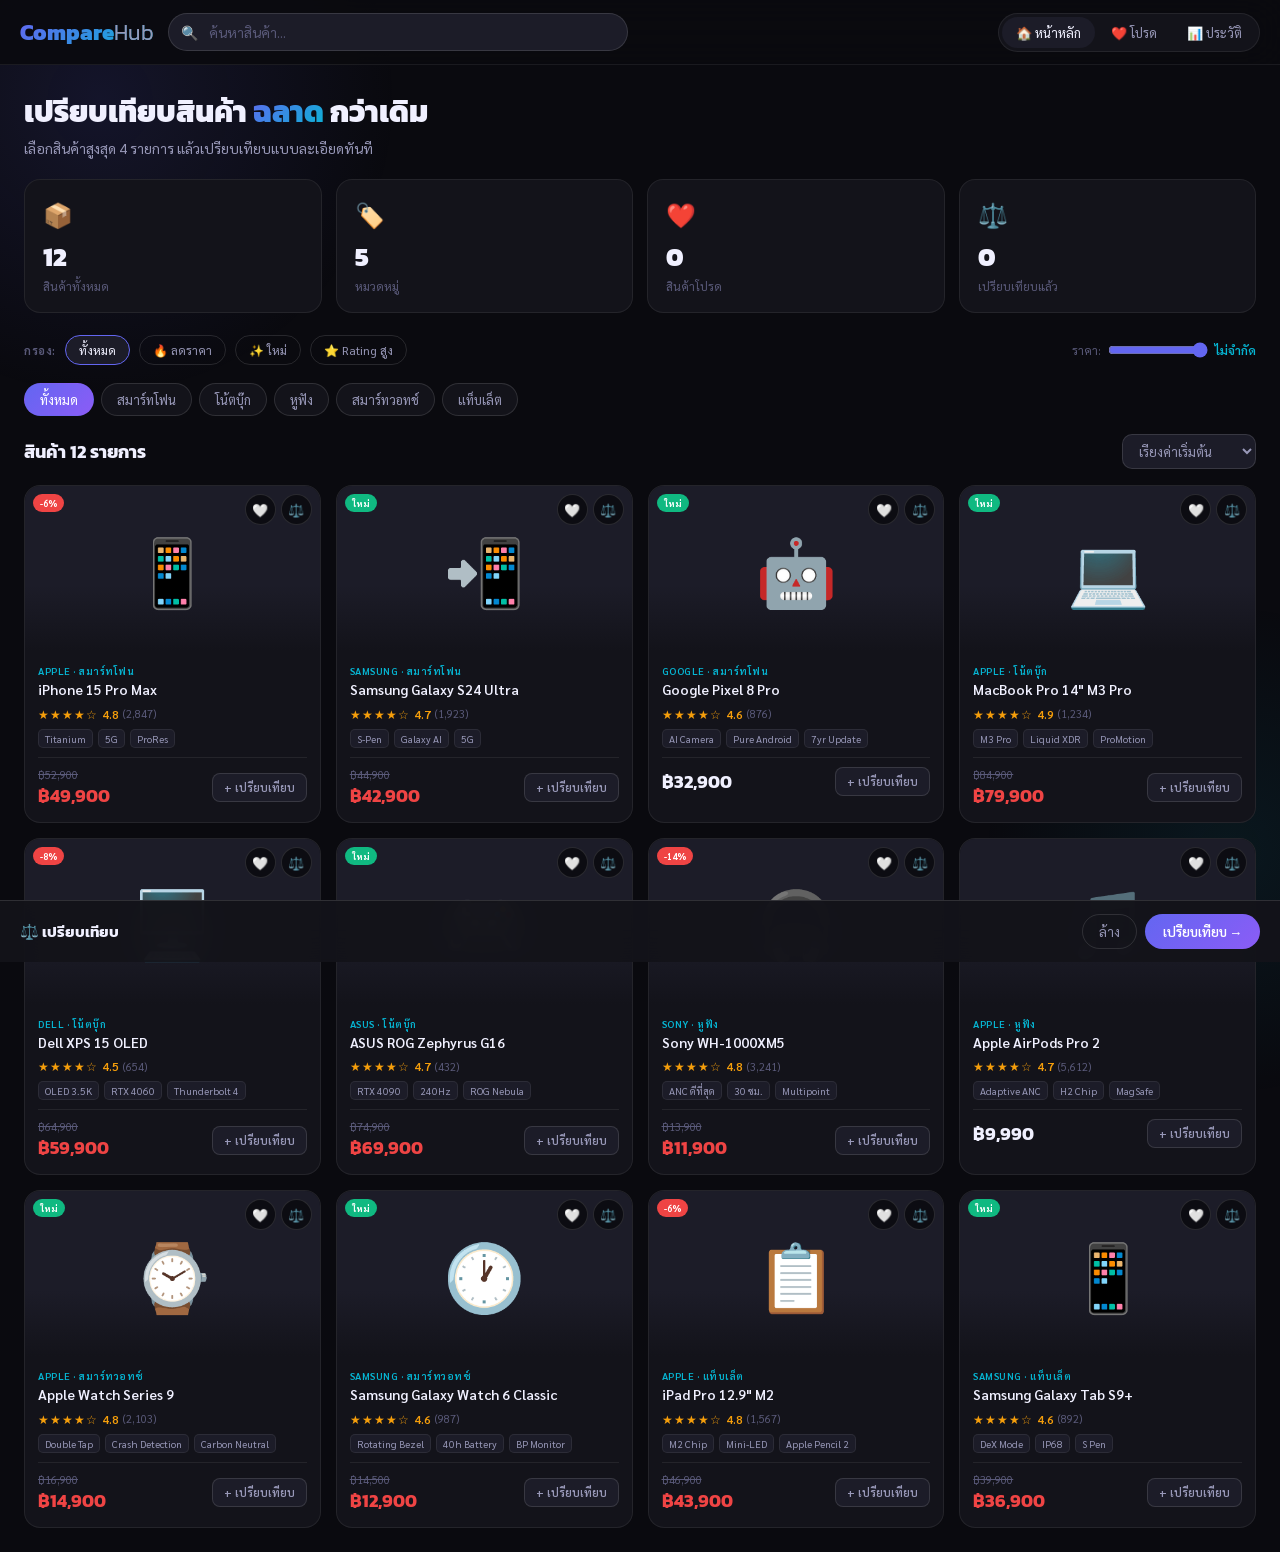
==== index.html @ 48ac808e "Add files via upload" ====
<!DOCTYPE html>
<html lang="th">
<head>
<meta charset="UTF-8">
<meta name="viewport" content="width=device-width, initial-scale=1.0">
<title>CompareHub</title>
<link href="https://fonts.googleapis.com/css2?family=Sarabun:wght@300;400;500;600;700;800&family=Kanit:wght@400;600;700;800&display=swap" rel="stylesheet">
<link rel="stylesheet" href="styles.css">
</head>
<body>
<header>
  <div class="hi">
    <div class="logo" onclick="go('home')">Compare<span>Hub</span></div>
    <div class="sw"><span class="si">🔍</span><input type="text" id="si" placeholder="ค้นหาสินค้า..." oninput="rP()"></div>
    <div class="ha">
      <div class="nt">
        <button class="ntb active" onclick="go('home',this)">🏠 หน้าหลัก</button>
        <button class="ntb" onclick="go('wishlist',this)">❤️ โปรด</button>
        <button class="ntb" onclick="go('history',this)">📊 ประวัติ</button>
      </div>
      <div class="cb" id="cb" onclick="oCM()">⚖️ เปรียบเทียบ <span class="bn" id="cn">0</span></div>
    </div>
  </div>
</header>
<div class="tc" id="tc"></div>
<div class="main">
  <div class="page active" id="page-home">
    <div class="hero"><h1>เปรียบเทียบสินค้า <span>ฉลาด</span> กว่าเดิม</h1><p>เลือกสินค้าสูงสุด 4 รายการ แล้วเปรียบเทียบแบบละเอียดทันที</p></div>
    <div class="sc">
      <div class="scd"><div class="sci">📦</div><div class="scv" id="sp">0</div><div class="scl">สินค้าทั้งหมด</div></div>
      <div class="scd"><div class="sci">🏷️</div><div class="scv" id="sc2">0</div><div class="scl">หมวดหมู่</div></div>
      <div class="scd"><div class="sci">❤️</div><div class="scv" id="sl">0</div><div class="scl">สินค้าโปรด</div></div>
      <div class="scd"><div class="sci">⚖️</div><div class="scv" id="sc3">0</div><div class="scl">เปรียบเทียบแล้ว</div></div>
    </div>
    <div class="fb">
      <span class="fl">กรอง:</span>
      <button class="fbt active" onclick="sF('all',this)">ทั้งหมด</button>
      <button class="fbt" onclick="sF('sale',this)">🔥 ลดราคา</button>
      <button class="fbt" onclick="sF('new',this)">✨ ใหม่</button>
      <button class="fbt" onclick="sF('top',this)">⭐ Rating สูง</button>
      <div class="pr">
        <span style="font-size:12px;color:var(--t3)">ราคา:</span>
        <input type="range" id="pr" min="0" max="150000" step="1000" value="150000" oninput="uP()">
        <span class="pv" id="pv">ไม่จำกัด</span>
      </div>
    </div>
    <div class="ct" id="ct"></div>
    <div class="sh">
      <div class="st" id="pc">สินค้าทั้งหมด</div>
      <select class="ss" onchange="sm=this.value;rP()">
        <option value="def">เรียงค่าเริ่มต้น</option>
        <option value="pa">ราคา น้อย→มาก</option>
        <option value="pd">ราคา มาก→น้อย</option>
        <option value="rt">Rating สูงสุด</option>
        <option value="dc">ส่วนลดสูงสุด</option>
      </select>
    </div>
    <div class="pg" id="pg"></div>
  </div>
  <div class="page" id="page-wishlist">
    <div style="font-family:'Kanit',sans-serif;font-size:24px;font-weight:800;margin-bottom:18px">❤️ สินค้าโปรดของฉัน</div>
    <div class="pg" id="wg"></div>
    <div id="we" class="es" style="display:none"><div class="ei">💔</div><div class="et">ยังไม่มีสินค้าโปรด</div><p>กดไอคอน ❤️ บนการ์ดสินค้าเพื่อเพิ่ม</p></div>
  </div>
  <div class="page" id="page-history">
    <div style="font-family:'Kanit',sans-serif;font-size:24px;font-weight:800;margin-bottom:18px">📊 ประวัติการเปรียบเทียบ</div>
    <div id="hl"></div>
    <div id="he" class="es" style="display:none"><div class="ei">📭</div><div class="et">ยังไม่มีประวัติ</div><p>เริ่มเปรียบเทียบสินค้าเพื่อดูประวัติที่นี่</p></div>
  </div>
</div>
<div class="cp" id="cp">
  <div class="cpi">
    <div class="cpt">⚖️ เปรียบเทียบ</div>
    <div class="cil" id="cil"></div>
    <div style="display:flex;gap:8px">
      <button class="bo" onclick="clrC()">ล้าง</button>
      <button class="bp" onclick="oCM()">เปรียบเทียบ →</button>
    </div>
  </div>
</div>
<div class="mo" id="cmo"><div class="md"><div class="mh"><div class="mt">⚖️ ตารางเปรียบเทียบสินค้า</div><div class="mc" onclick="cCM()">✕</div></div><div class="ctw" id="ctw"></div></div></div>
<div class="mo" id="dmo"><div class="dmd"><div class="mh"><div class="mt" id="dt">รายละเอียด</div><div class="mc" onclick="cDM()">✕</div></div><div class="db" id="db"></div></div></div>
<script src="script.js"></script>
</body>
</html>
---- styles.css ----
:root{--bg:#0a0a0f;--s:#13131a;--s2:#1c1c28;--s3:#242436;--bd:rgba(255,255,255,.07);--bd2:rgba(255,255,255,.12);--ac:#6366f1;--ac2:#8b5cf6;--ac3:#06b6d4;--go:#f59e0b;--gr:#10b981;--re:#ef4444;--t:#f0f0ff;--t2:#9898b8;--t3:#5a5a7a;--r:16px;--rs:10px}
*{box-sizing:border-box;margin:0;padding:0}
body{font-family:'Sarabun',sans-serif;background:var(--bg);color:var(--t);min-height:100vh;overflow-x:hidden}
body::before{content:'';position:fixed;top:-200px;left:-200px;width:600px;height:600px;background:radial-gradient(circle,rgba(99,102,241,.12) 0%,transparent 70%);pointer-events:none;z-index:0}
body::after{content:'';position:fixed;bottom:-200px;right:-200px;width:500px;height:500px;background:radial-gradient(circle,rgba(6,182,212,.08) 0%,transparent 70%);pointer-events:none;z-index:0}
header{position:sticky;top:0;z-index:100;background:rgba(10,10,15,.9);backdrop-filter:blur(20px);border-bottom:1px solid var(--bd);padding:0 20px}
.hi{max-width:1400px;margin:0 auto;display:flex;align-items:center;gap:14px;height:64px}
.logo{font-family:'Kanit',sans-serif;font-size:22px;font-weight:800;background:linear-gradient(135deg,var(--ac),var(--ac3));-webkit-background-clip:text;-webkit-text-fill-color:transparent;cursor:pointer;white-space:nowrap}
.logo span{-webkit-text-fill-color:var(--t2);font-weight:300}
.sw{flex:1;position:relative;max-width:460px}
.sw input{width:100%;background:var(--s2);border:1px solid var(--bd2);border-radius:50px;padding:9px 16px 9px 40px;color:var(--t);font-family:'Sarabun',sans-serif;font-size:14px;outline:none;transition:all .2s}
.sw input:focus{border-color:var(--ac);box-shadow:0 0 0 3px rgba(99,102,241,.15)}
.sw input::placeholder{color:var(--t3)}
.si{position:absolute;left:13px;top:50%;transform:translateY(-50%);color:var(--t3);font-size:14px;pointer-events:none}
.ha{display:flex;align-items:center;gap:8px;margin-left:auto}
.nt{display:flex;gap:2px;background:var(--s);border-radius:50px;padding:3px;border:1px solid var(--bd)}
.ntb{padding:7px 14px;border-radius:50px;border:none;background:transparent;color:var(--t2);font-family:'Sarabun',sans-serif;font-size:13px;cursor:pointer;transition:all .2s;white-space:nowrap}
.ntb.active{background:var(--s2);color:var(--t)}
.cb{display:none;align-items:center;gap:7px;background:var(--s2);border:1px solid var(--bd2);border-radius:50px;padding:7px 14px;font-size:13px;color:var(--t2);cursor:pointer;transition:all .2s}
.cb:hover{border-color:var(--ac);color:var(--t)}
.bn{background:var(--ac);color:#fff;border-radius:50%;width:20px;height:20px;display:flex;align-items:center;justify-content:center;font-size:11px;font-weight:700}
.bp{background:linear-gradient(135deg,var(--ac),var(--ac2));color:#fff;border:none;border-radius:50px;padding:9px 18px;font-size:13px;font-weight:600;font-family:'Sarabun',sans-serif;cursor:pointer;transition:all .2s;white-space:nowrap}
.bp:hover{transform:translateY(-1px);box-shadow:0 8px 25px rgba(99,102,241,.4)}
.bo{border:1px solid var(--bd2);background:transparent;color:var(--t2);border-radius:50px;padding:8px 16px;font-family:'Sarabun',sans-serif;font-size:13px;cursor:pointer;transition:all .2s}
.bo:hover{border-color:var(--re);color:var(--re)}
.main{max-width:1400px;margin:0 auto;padding:24px;position:relative;z-index:1}
.page{display:none}.page.active{display:block}
.hero{margin-bottom:22px}
.hero h1{font-family:'Kanit',sans-serif;font-size:30px;font-weight:800;margin-bottom:5px}
.hero h1 span{background:linear-gradient(135deg,var(--ac),var(--ac3));-webkit-background-clip:text;-webkit-text-fill-color:transparent}
.hero p{color:var(--t2);font-size:14px}
.sc{display:grid;grid-template-columns:repeat(4,1fr);gap:14px;margin-bottom:22px}
.scd{background:var(--s);border:1px solid var(--bd);border-radius:var(--r);padding:18px}
.sci{font-size:24px;margin-bottom:7px}.scv{font-family:'Kanit',sans-serif;font-size:26px;font-weight:800}.scl{font-size:12px;color:var(--t3);margin-top:2px}
.fb{display:flex;align-items:center;gap:9px;margin-bottom:18px;flex-wrap:wrap}
.fl{font-size:11px;color:var(--t3);font-weight:700;text-transform:uppercase;letter-spacing:.5px}
.fbt{padding:6px 13px;border-radius:50px;border:1px solid var(--bd2);background:transparent;color:var(--t2);font-family:'Sarabun',sans-serif;font-size:12px;cursor:pointer;transition:all .15s}
.fbt.active{background:var(--s2);color:var(--t);border-color:var(--ac)}
.pr{display:flex;align-items:center;gap:7px;margin-left:auto}
.pr input[type=range]{accent-color:var(--ac);width:100px;cursor:pointer}
.pv{font-size:12px;color:var(--ac3);font-weight:600;white-space:nowrap}
.ct{display:flex;gap:7px;margin-bottom:18px;flex-wrap:wrap}
.ctb{padding:7px 15px;border-radius:50px;border:1px solid var(--bd2);background:var(--s);color:var(--t2);font-family:'Sarabun',sans-serif;font-size:13px;cursor:pointer;transition:all .2s;white-space:nowrap}
.ctb.active{background:linear-gradient(135deg,var(--ac),var(--ac2));border-color:transparent;color:#fff}
.sh{display:flex;align-items:center;justify-content:space-between;margin-bottom:16px}
.st{font-family:'Kanit',sans-serif;font-size:18px;font-weight:700}
.ss{background:var(--s2);border:1px solid var(--bd2);color:var(--t2);border-radius:var(--rs);padding:7px 12px;font-family:'Sarabun',sans-serif;font-size:13px;cursor:pointer;outline:none}
.pg{display:grid;grid-template-columns:repeat(auto-fill,minmax(240px,1fr));gap:15px}
.pc{background:var(--s);border:1px solid var(--bd);border-radius:var(--r);overflow:hidden;transition:all .3s;cursor:pointer;position:relative}
.pc:hover{transform:translateY(-4px);border-color:var(--bd2);box-shadow:0 18px 45px rgba(0,0,0,.4)}
.pc.inc{border-color:var(--ac);box-shadow:0 0 0 1px var(--ac),0 0 28px rgba(99,102,241,.15)}
.ci{height:165px;display:flex;align-items:center;justify-content:center;font-size:66px;background:var(--s2);position:relative;overflow:hidden}
.ci::after{content:'';position:absolute;inset:0;background:linear-gradient(to bottom,transparent 60%,var(--s) 100%)}
.cbs{position:absolute;top:8px;right:8px;display:flex;gap:5px;z-index:2}
.cbt{width:31px;height:31px;background:rgba(10,10,15,.85);border:1px solid var(--bd2);border-radius:50%;display:flex;align-items:center;justify-content:center;cursor:pointer;transition:all .2s;font-size:13px}
.cbt:hover{transform:scale(1.1)}
.cbt.lk{background:rgba(239,68,68,.2);border-color:var(--re)}
.cbt.co{background:rgba(99,102,241,.2);border-color:var(--ac)}
.bn2{position:absolute;top:8px;left:8px;z-index:2;background:var(--gr);color:#fff;font-size:9px;font-weight:700;padding:3px 7px;border-radius:50px}
.bs{position:absolute;top:8px;left:8px;z-index:2;background:var(--re);color:#fff;font-size:9px;font-weight:700;padding:3px 7px;border-radius:50px}
.cb2{padding:13px}
.cbr{font-size:10px;color:var(--ac3);font-weight:600;letter-spacing:.5px;text-transform:uppercase;margin-bottom:3px}
.cbn{font-size:14px;font-weight:600;margin-bottom:6px;line-height:1.4}
.cst{display:flex;align-items:center;gap:4px;margin-bottom:7px}
.str{color:var(--go);font-size:12px;letter-spacing:1px}
.rvc{font-size:11px;color:var(--t3)}
.csp{display:flex;flex-wrap:wrap;gap:5px;margin-bottom:9px}
.spt{background:var(--s2);border:1px solid var(--bd);border-radius:5px;padding:2px 6px;font-size:10px;color:var(--t2)}
.cf{display:flex;align-items:center;justify-content:space-between;padding-top:9px;border-top:1px solid var(--bd)}
.po{font-size:11px;color:var(--t3);text-decoration:line-through}
.pm{font-family:'Kanit',sans-serif;font-size:18px;font-weight:700}
.pm.s{color:var(--re)}
.acb{background:var(--s2);border:1px solid var(--bd2);border-radius:8px;padding:6px 11px;font-size:11px;font-weight:600;color:var(--t2);font-family:'Sarabun',sans-serif;cursor:pointer;transition:all .2s;white-space:nowrap}
.acb:hover{border-color:var(--ac);color:var(--ac)}
.acb.active{background:rgba(99,102,241,.15);border-color:var(--ac);color:var(--ac)}
.cp{position:fixed;bottom:0;left:0;right:0;z-index:200;background:rgba(19,19,26,.96);backdrop-filter:blur(20px);border-top:1px solid var(--bd2);transform:translateY(100%);transition:transform .4s cubic-bezier(.16,1,.3,1);padding:13px 20px}
.cp.show{transform:translateY(0)}
.cpi{max-width:1400px;margin:0 auto;display:flex;align-items:center;gap:13px}
.cpt{font-family:'Kanit',sans-serif;font-weight:700;font-size:15px;white-space:nowrap}
.cil{display:flex;gap:8px;flex:1;overflow-x:auto;padding-bottom:2px}
.cit{background:var(--s2);border:1px solid var(--bd2);border-radius:var(--rs);padding:7px 11px;display:flex;align-items:center;gap:7px;white-space:nowrap;min-width:140px}
.cie{font-size:19px}.cin{font-size:12px;font-weight:500;flex:1}
.cir{cursor:pointer;color:var(--t3);font-size:13px;transition:color .2s}
.cir:hover{color:var(--re)}
.cph{border:1px dashed var(--bd2);border-radius:var(--rs);padding:7px 14px;min-width:115px;height:44px;display:flex;align-items:center;justify-content:center;color:var(--t3);font-size:11px}
.mo{position:fixed;inset:0;z-index:300;background:rgba(0,0,0,.82);backdrop-filter:blur(8px);display:none;align-items:flex-start;justify-content:center;padding:20px;overflow-y:auto}
.mo.show{display:flex}
.md{background:var(--s);border:1px solid var(--bd2);border-radius:20px;width:100%;max-width:1200px;overflow:hidden;animation:mIn .35s cubic-bezier(.16,1,.3,1);margin:auto}
.dmd{background:var(--s);border:1px solid var(--bd2);border-radius:20px;width:100%;max-width:760px;overflow:hidden;animation:mIn .3s ease;margin:auto}
@keyframes mIn{from{opacity:0;transform:translateY(28px) scale(.97)}to{opacity:1;transform:translateY(0) scale(1)}}
.mh{padding:20px 24px;border-bottom:1px solid var(--bd);display:flex;align-items:center;justify-content:space-between}
.mt{font-family:'Kanit',sans-serif;font-size:20px;font-weight:700}
.mc{width:33px;height:33px;background:var(--s2);border:1px solid var(--bd2);border-radius:50%;display:flex;align-items:center;justify-content:center;cursor:pointer;font-size:15px;color:var(--t2);transition:all .2s}
.mc:hover{background:var(--re);color:#fff;border-color:var(--re)}
.ctw{overflow-x:auto}
.ctb2{width:100%;border-collapse:collapse}
.ctb2 th,.ctb2 td{padding:11px 16px;border-bottom:1px solid var(--bd);text-align:left;vertical-align:middle}
.ctb2 .cl{background:var(--s2);font-size:10px;font-weight:700;color:var(--t3);text-transform:uppercase;letter-spacing:.5px;width:140px;white-space:nowrap;position:sticky;left:0;z-index:1}
.cp2{background:var(--s);min-width:180px;max-width:205px}
.cp2.hl{background:rgba(99,102,241,.04)}
.ph{text-align:center;padding-bottom:16px}
.pe{font-size:44px;display:block;margin-bottom:5px}
.pbr{font-size:10px;color:var(--ac3);font-weight:600;letter-spacing:.5px}
.pn{font-size:13px;font-weight:600;margin:4px 0;line-height:1.3}
.pp{font-family:'Kanit',sans-serif;font-size:19px;font-weight:700;color:var(--ac)}
.bb{display:inline-block;background:linear-gradient(135deg,var(--go),#f97316);color:#fff;font-size:10px;font-weight:700;padding:3px 9px;border-radius:50px;margin-top:4px;letter-spacing:.5px}
.ctb2 tr:hover td:not(.cl){background:rgba(255,255,255,.02)}
.vg{color:var(--gr);font-weight:600}.vb{color:var(--re)}.vn{color:var(--t2)}
.pw{display:flex;align-items:center;gap:6px}
.pb{flex:1;height:5px;background:var(--s3);border-radius:99px;overflow:hidden}
.pf{height:100%;border-radius:99px;background:linear-gradient(90deg,var(--ac),var(--ac2));transition:width .6s ease}
.pl{font-size:11px;color:var(--t2);white-space:nowrap}
.db{padding:22px;display:grid;grid-template-columns:1fr 1fr;gap:26px}
.di{background:var(--s2);border-radius:var(--r);display:flex;align-items:center;justify-content:center;font-size:100px;aspect-ratio:1}
.dbrnd{font-size:10px;color:var(--ac3);font-weight:600;letter-spacing:.5px;margin-bottom:5px}
.dn{font-family:'Kanit',sans-serif;font-size:22px;font-weight:700;margin-bottom:8px;line-height:1.3}
.dd{font-size:13px;color:var(--t2);line-height:1.7;margin-bottom:16px}
.dpr{font-family:'Kanit',sans-serif;font-size:28px;font-weight:800}
.dsv{color:var(--gr);font-size:12px;font-weight:600;margin-top:2px}
.dsp{background:var(--s2);border-radius:var(--rs);padding:13px;margin-bottom:16px}
.dsr{display:flex;justify-content:space-between;padding:6px 0;border-bottom:1px solid var(--bd);font-size:12px}
.dsr:last-child{border-bottom:none}
.dsk{color:var(--t3)}.dsv2{color:var(--t);font-weight:500}
.es{text-align:center;padding:55px 20px;color:var(--t3)}
.ei{font-size:52px;margin-bottom:12px}
.et{font-family:'Kanit',sans-serif;font-size:19px;font-weight:700;color:var(--t2);margin-bottom:5px}
.tc{position:fixed;top:74px;right:16px;z-index:500;display:flex;flex-direction:column;gap:6px;pointer-events:none}
.ts{background:var(--s2);border:1px solid var(--bd2);border-radius:var(--rs);padding:10px 15px;font-size:13px;color:var(--t);display:flex;align-items:center;gap:7px;animation:ti .3s ease;pointer-events:all;min-width:200px}
@keyframes ti{from{opacity:0;transform:translateX(14px)}to{opacity:1;transform:translateX(0)}}
::-webkit-scrollbar{width:5px;height:5px}
::-webkit-scrollbar-track{background:var(--s)}
::-webkit-scrollbar-thumb{background:var(--s3);border-radius:99px}
@media(max-width:760px){.sc{grid-template-columns:repeat(2,1fr)}.db{grid-template-columns:1fr}.hero h1{font-size:22px}}
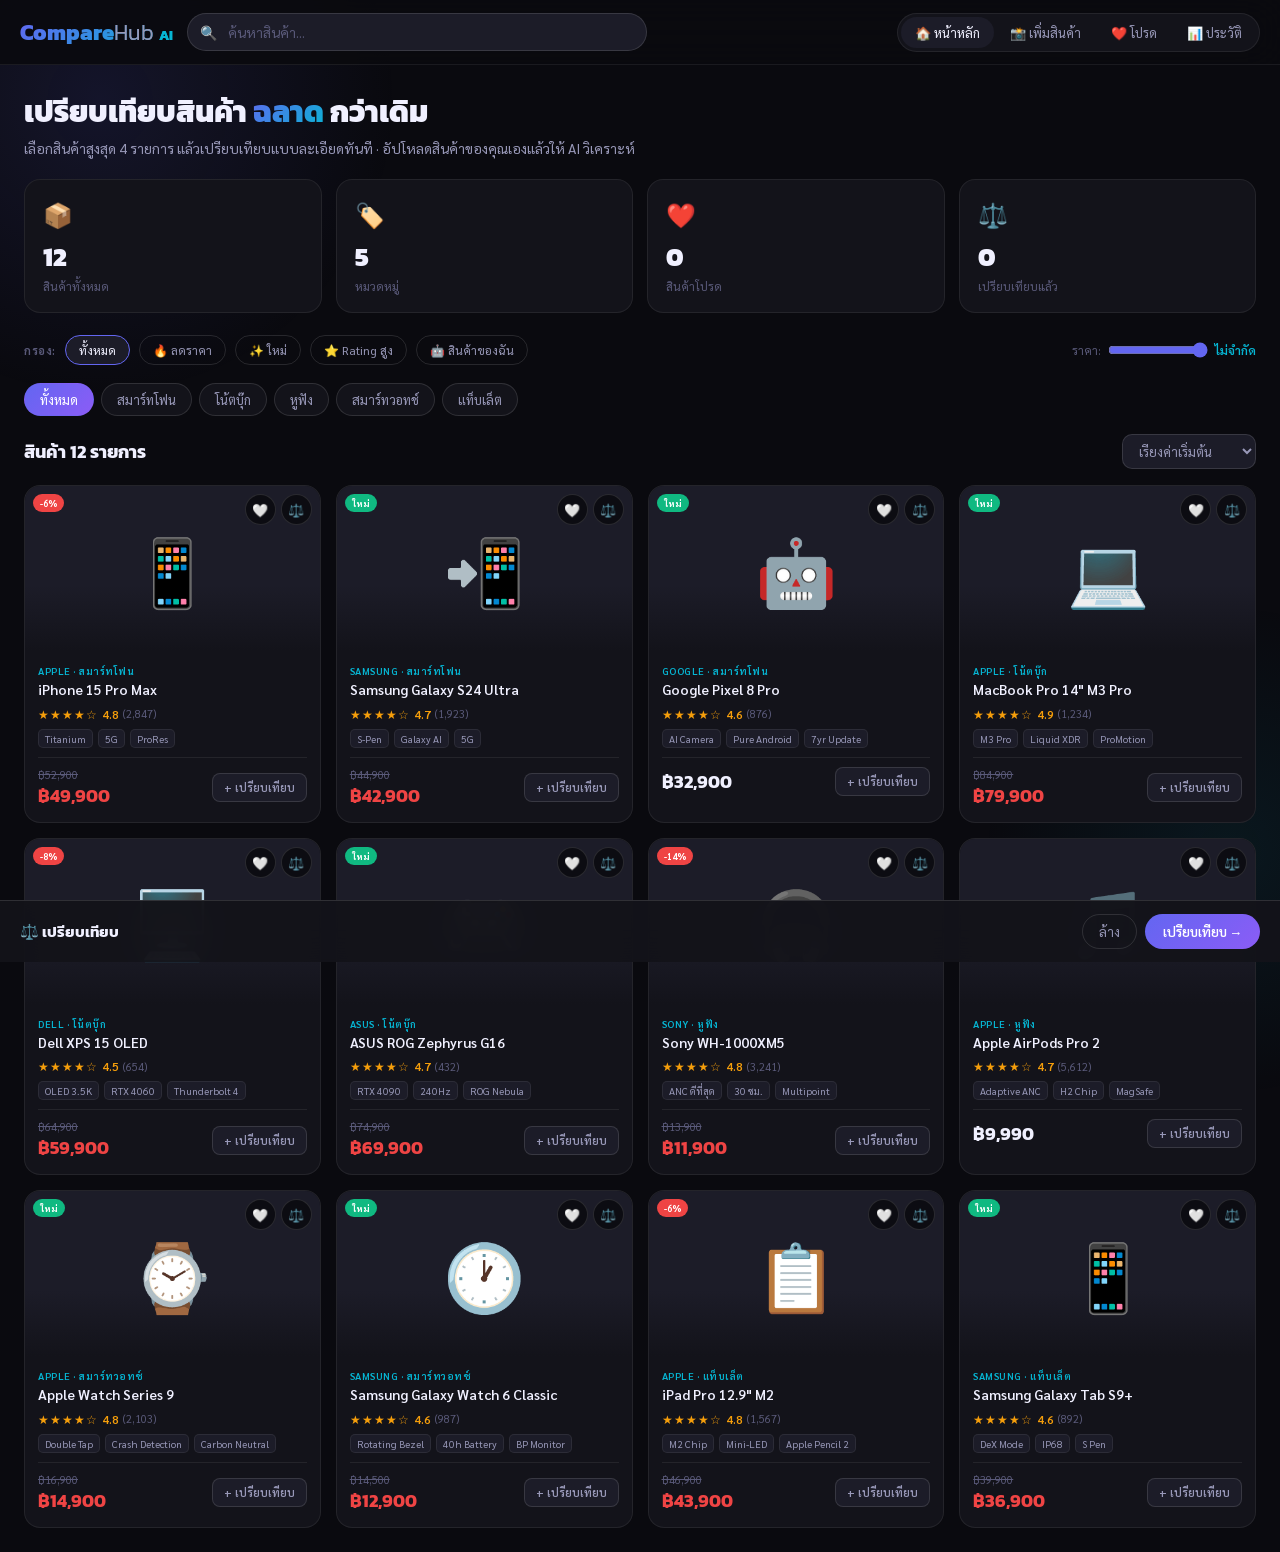
==== commit 929dab13: "Add files via upload" ====
--- a/index.html
+++ b/index.html
@@ -3,18 +3,19 @@
 <head>
 <meta charset="UTF-8">
 <meta name="viewport" content="width=device-width, initial-scale=1.0">
-<title>CompareHub</title>
+<title>CompareHub AI</title>
 <link href="https://fonts.googleapis.com/css2?family=Sarabun:wght@300;400;500;600;700;800&family=Kanit:wght@400;600;700;800&display=swap" rel="stylesheet">
 <link rel="stylesheet" href="styles.css">
 </head>
 <body>
 <header>
   <div class="hi">
-    <div class="logo" onclick="go('home')">Compare<span>Hub</span></div>
+    <div class="logo" onclick="go('home')">Compare<span>Hub</span> <span style="-webkit-text-fill-color:var(--ac3);font-size:14px;font-weight:700">AI</span></div>
     <div class="sw"><span class="si">🔍</span><input type="text" id="si" placeholder="ค้นหาสินค้า..." oninput="rP()"></div>
     <div class="ha">
       <div class="nt">
         <button class="ntb active" onclick="go('home',this)">🏠 หน้าหลัก</button>
+        <button class="ntb" onclick="go('upload',this)">📸 เพิ่มสินค้า</button>
         <button class="ntb" onclick="go('wishlist',this)">❤️ โปรด</button>
         <button class="ntb" onclick="go('history',this)">📊 ประวัติ</button>
       </div>
@@ -24,8 +25,10 @@
 </header>
 <div class="tc" id="tc"></div>
 <div class="main">
+
+  <!-- HOME PAGE -->
   <div class="page active" id="page-home">
-    <div class="hero"><h1>เปรียบเทียบสินค้า <span>ฉลาด</span> กว่าเดิม</h1><p>เลือกสินค้าสูงสุด 4 รายการ แล้วเปรียบเทียบแบบละเอียดทันที</p></div>
+    <div class="hero"><h1>เปรียบเทียบสินค้า <span>ฉลาด</span> กว่าเดิม</h1><p>เลือกสินค้าสูงสุด 4 รายการ แล้วเปรียบเทียบแบบละเอียดทันที · อัปโหลดสินค้าของคุณเองแล้วให้ AI วิเคราะห์</p></div>
     <div class="sc">
       <div class="scd"><div class="sci">📦</div><div class="scv" id="sp">0</div><div class="scl">สินค้าทั้งหมด</div></div>
       <div class="scd"><div class="sci">🏷️</div><div class="scv" id="sc2">0</div><div class="scl">หมวดหมู่</div></div>
@@ -38,6 +41,7 @@
       <button class="fbt" onclick="sF('sale',this)">🔥 ลดราคา</button>
       <button class="fbt" onclick="sF('new',this)">✨ ใหม่</button>
       <button class="fbt" onclick="sF('top',this)">⭐ Rating สูง</button>
+      <button class="fbt" onclick="sF('mine',this)">🤖 สินค้าของฉัน</button>
       <div class="pr">
         <span style="font-size:12px;color:var(--t3)">ราคา:</span>
         <input type="range" id="pr" min="0" max="150000" step="1000" value="150000" oninput="uP()">
@@ -57,17 +61,132 @@
     </div>
     <div class="pg" id="pg"></div>
   </div>
+
+  <!-- UPLOAD PAGE -->
+  <div class="page" id="page-upload">
+    <div class="up-hero">
+      <h1>📸 เพิ่มสินค้าของคุณ <span style="background:linear-gradient(135deg,var(--ac),var(--ac3));-webkit-background-clip:text;-webkit-text-fill-color:transparent">+ AI วิเคราะห์</span></h1>
+      <p style="color:var(--t2);font-size:14px">อัปโหลดรูปสินค้า แล้วให้ Claude AI วิเคราะห์สเปก คะแนน และคำแนะนำโดยอัตโนมัติ</p>
+    </div>
+    <div class="step-badges">
+      <div class="step-badge"><span>1</span> อัปโหลดรูปสินค้า</div>
+      <div class="step-badge"><span>2</span> กรอกข้อมูลพื้นฐาน</div>
+      <div class="step-badge"><span>3</span> กด "วิเคราะห์ด้วย AI"</div>
+      <div class="step-badge"><span>4</span> ยืนยันและเพิ่มสินค้า</div>
+    </div>
+<div class="up-wrap">
+      <!-- LEFT: Image Upload -->
+      <div class="up-left">
+        <div class="up-title">🖼️ รูปสินค้า</div>
+        <div id="dropZone" class="drop-zone" ondragover="onDrag(event,true)" ondragleave="onDrag(event,false)" ondrop="onDrop(event)">
+          <input type="file" id="imgFile" accept="image/*" onchange="onFile(this)">
+          <div class="drop-icon">📷</div>
+          <div class="drop-text">คลิกหรือลากรูปมาวางที่นี่</div>
+          <div class="drop-sub">รองรับ JPG, PNG, WEBP · ขนาดสูงสุด 10MB</div>
+        </div>
+        <div id="imgPreviewWrap" style="display:none;margin-top:12px">
+          <div class="img-preview">
+            <img id="imgPreview" src="" alt="preview">
+            <div class="img-remove" onclick="removeImg()">✕</div>
+          </div>
+          <div style="margin-top:8px;font-size:11px;color:var(--gr)">✓ รูปพร้อมสำหรับวิเคราะห์</div>
+        </div>
+
+        <!-- Basic Info Form -->
+        <div style="margin-top:20px">
+          <div class="up-title">📝 ข้อมูลพื้นฐาน</div>
+          <div class="form-group">
+            <label class="form-label">ชื่อสินค้า *</label>
+            <input class="form-input" id="fName" placeholder="เช่น iPhone 15, Nike Air Max...">
+          </div>
+          <div class="form-row">
+            <div class="form-group" style="margin-bottom:0">
+              <label class="form-label">แบรนด์</label>
+              <input class="form-input" id="fBrand" placeholder="Apple, Samsung...">
+            </div>
+            <div class="form-group" style="margin-bottom:0">
+              <label class="form-label">หมวดหมู่</label>
+              <input class="form-input" id="fCat" placeholder="สมาร์ทโฟน, รองเท้า...">
+            </div>
+          </div>
+          <div style="margin-top:14px"></div>
+          <div class="form-row">
+            <div class="form-group" style="margin-bottom:0">
+              <label class="form-label">ราคาขาย (฿) *</label>
+              <input class="form-input" id="fPrice" type="number" placeholder="0">
+            </div>
+            <div class="form-group" style="margin-bottom:0">
+              <label class="form-label">ราคาเดิม (฿)</label>
+              <input class="form-input" id="fOPrice" type="number" placeholder="ไม่มีส่วนลด">
+            </div>
+          </div>
+        </div>
+      </div>
+
+      <!-- RIGHT: AI Analysis -->
+      <div class="up-right">
+        <div class="up-title">🤖 AI วิเคราะห์</div>
+
+        <button class="ai-btn" id="aiBtn" onclick="analyzeAI()" disabled>
+          <span id="aiBtnIcon">✨</span> วิเคราะห์ด้วย Claude AI
+        </button>
+
+        <!-- AI Result -->
+        <div class="ai-result" id="aiResult">
+          <div class="ai-result-title">✨ ผลการวิเคราะห์จาก Claude AI</div>
+
+          <div style="margin-bottom:12px">
+            <div style="font-size:11px;color:var(--t3);margin-bottom:6px;font-weight:700;text-transform:uppercase;letter-spacing:.5px">📝 คำอธิบาย</div>
+            <div id="aiDesc" style="font-size:13px;color:var(--t2);line-height:1.7"></div>
+          </div>
+
+          <div style="margin-bottom:12px">
+            <div style="font-size:11px;color:var(--t3);margin-bottom:6px;font-weight:700;text-transform:uppercase;letter-spacing:.5px">🏷️ Tags</div>
+            <div id="aiTags"></div>
+          </div>
+
+          <div style="margin-bottom:12px">
+            <div style="font-size:11px;color:var(--t3);margin-bottom:8px;font-weight:700;text-transform:uppercase;letter-spacing:.5px">📊 คะแนนด้านต่างๆ</div>
+            <div id="aiScores"></div>
+          </div>
+
+          <div>
+            <div style="font-size:11px;color:var(--t3);margin-bottom:8px;font-weight:700;text-transform:uppercase;letter-spacing:.5px">⚙️ สเปก</div>
+            <div id="aiSpecs" style="background:var(--s);border-radius:8px;padding:10px"></div>
+          </div>
+        </div>
+
+        <button class="add-btn" id="addBtn" onclick="addProduct()">✅ เพิ่มสินค้าในระบบ</button>
+
+        <!-- Tip Box -->
+        <div id="tipBox" style="background:var(--s2);border:1px solid var(--bd);border-radius:var(--rs);padding:14px;font-size:12px;color:var(--t3);line-height:1.8">
+          <div style="font-weight:700;color:var(--t2);margin-bottom:6px">💡 วิธีใช้งาน</div>
+          1. อัปโหลดรูปสินค้า (ไม่บังคับ แต่ช่วยให้ AI วิเคราะห์ได้แม่นขึ้น)<br>
+          2. กรอกชื่อสินค้า แบรนด์ หมวดหมู่ และราคา<br>
+          3. กด <strong style="color:var(--ac3)">วิเคราะห์ด้วย Claude AI</strong><br>
+          4. ตรวจสอบผลแล้วกด <strong style="color:var(--gr)">เพิ่มสินค้าในระบบ</strong><br><br>
+          
+        </div>
+      </div>
+    </div>
+  </div>
+
+  <!-- WISHLIST PAGE -->
   <div class="page" id="page-wishlist">
     <div style="font-family:'Kanit',sans-serif;font-size:24px;font-weight:800;margin-bottom:18px">❤️ สินค้าโปรดของฉัน</div>
     <div class="pg" id="wg"></div>
     <div id="we" class="es" style="display:none"><div class="ei">💔</div><div class="et">ยังไม่มีสินค้าโปรด</div><p>กดไอคอน ❤️ บนการ์ดสินค้าเพื่อเพิ่ม</p></div>
   </div>
+
+  <!-- HISTORY PAGE -->
   <div class="page" id="page-history">
     <div style="font-family:'Kanit',sans-serif;font-size:24px;font-weight:800;margin-bottom:18px">📊 ประวัติการเปรียบเทียบ</div>
     <div id="hl"></div>
     <div id="he" class="es" style="display:none"><div class="ei">📭</div><div class="et">ยังไม่มีประวัติ</div><p>เริ่มเปรียบเทียบสินค้าเพื่อดูประวัติที่นี่</p></div>
   </div>
 </div>
+
+<!-- Compare Bar -->
 <div class="cp" id="cp">
   <div class="cpi">
     <div class="cpt">⚖️ เปรียบเทียบ</div>
@@ -78,7 +197,10 @@
     </div>
   </div>
 </div>
+
+<!-- Compare Modal -->
 <div class="mo" id="cmo"><div class="md"><div class="mh"><div class="mt">⚖️ ตารางเปรียบเทียบสินค้า</div><div class="mc" onclick="cCM()">✕</div></div><div class="ctw" id="ctw"></div></div></div>
+<!-- Detail Modal -->
 <div class="mo" id="dmo"><div class="dmd"><div class="mh"><div class="mt" id="dt">รายละเอียด</div><div class="mc" onclick="cDM()">✕</div></div><div class="db" id="db"></div></div></div>
 <script src="script.js"></script>
 </body>
--- a/styles.css
+++ b/styles.css
@@ -21,6 +21,7 @@
 .bn{background:var(--ac);color:#fff;border-radius:50%;width:20px;height:20px;display:flex;align-items:center;justify-content:center;font-size:11px;font-weight:700}
 .bp{background:linear-gradient(135deg,var(--ac),var(--ac2));color:#fff;border:none;border-radius:50px;padding:9px 18px;font-size:13px;font-weight:600;font-family:'Sarabun',sans-serif;cursor:pointer;transition:all .2s;white-space:nowrap}
 .bp:hover{transform:translateY(-1px);box-shadow:0 8px 25px rgba(99,102,241,.4)}
+.bp:disabled{opacity:.5;cursor:not-allowed;transform:none;box-shadow:none}
 .bo{border:1px solid var(--bd2);background:transparent;color:var(--t2);border-radius:50px;padding:8px 16px;font-family:'Sarabun',sans-serif;font-size:13px;cursor:pointer;transition:all .2s}
 .bo:hover{border-color:var(--re);color:var(--re)}
 .main{max-width:1400px;margin:0 auto;padding:24px;position:relative;z-index:1}
@@ -50,6 +51,7 @@
 .pc:hover{transform:translateY(-4px);border-color:var(--bd2);box-shadow:0 18px 45px rgba(0,0,0,.4)}
 .pc.inc{border-color:var(--ac);box-shadow:0 0 0 1px var(--ac),0 0 28px rgba(99,102,241,.15)}
 .ci{height:165px;display:flex;align-items:center;justify-content:center;font-size:66px;background:var(--s2);position:relative;overflow:hidden}
+.ci img{width:100%;height:100%;object-fit:cover;position:relative;z-index:1}
 .ci::after{content:'';position:absolute;inset:0;background:linear-gradient(to bottom,transparent 60%,var(--s) 100%)}
 .cbs{position:absolute;top:8px;right:8px;display:flex;gap:5px;z-index:2}
 .cbt{width:31px;height:31px;background:rgba(10,10,15,.85);border:1px solid var(--bd2);border-radius:50%;display:flex;align-items:center;justify-content:center;cursor:pointer;transition:all .2s;font-size:13px}
@@ -58,6 +60,7 @@
 .cbt.co{background:rgba(99,102,241,.2);border-color:var(--ac)}
 .bn2{position:absolute;top:8px;left:8px;z-index:2;background:var(--gr);color:#fff;font-size:9px;font-weight:700;padding:3px 7px;border-radius:50px}
 .bs{position:absolute;top:8px;left:8px;z-index:2;background:var(--re);color:#fff;font-size:9px;font-weight:700;padding:3px 7px;border-radius:50px}
+.bai{position:absolute;top:8px;left:8px;z-index:2;background:linear-gradient(135deg,var(--ac),var(--ac3));color:#fff;font-size:9px;font-weight:700;padding:3px 7px;border-radius:50px}
 .cb2{padding:13px}
 .cbr{font-size:10px;color:var(--ac3);font-weight:600;letter-spacing:.5px;text-transform:uppercase;margin-bottom:3px}
 .cbn{font-size:14px;font-weight:600;margin-bottom:6px;line-height:1.4}
@@ -111,7 +114,8 @@
 .pf{height:100%;border-radius:99px;background:linear-gradient(90deg,var(--ac),var(--ac2));transition:width .6s ease}
 .pl{font-size:11px;color:var(--t2);white-space:nowrap}
 .db{padding:22px;display:grid;grid-template-columns:1fr 1fr;gap:26px}
-.di{background:var(--s2);border-radius:var(--r);display:flex;align-items:center;justify-content:center;font-size:100px;aspect-ratio:1}
+.di{background:var(--s2);border-radius:var(--r);display:flex;align-items:center;justify-content:center;font-size:100px;aspect-ratio:1;overflow:hidden}
+.di img{width:100%;height:100%;object-fit:cover}
 .dbrnd{font-size:10px;color:var(--ac3);font-weight:600;letter-spacing:.5px;margin-bottom:5px}
 .dn{font-family:'Kanit',sans-serif;font-size:22px;font-weight:700;margin-bottom:8px;line-height:1.3}
 .dd{font-size:13px;color:var(--t2);line-height:1.7;margin-bottom:16px}
@@ -130,4 +134,63 @@
 ::-webkit-scrollbar{width:5px;height:5px}
 ::-webkit-scrollbar-track{background:var(--s)}
 ::-webkit-scrollbar-thumb{background:var(--s3);border-radius:99px}
-@media(max-width:760px){.sc{grid-template-columns:repeat(2,1fr)}.db{grid-template-columns:1fr}.hero h1{font-size:22px}}+
+/* ===== UPLOAD PAGE STYLES ===== */
+.up-wrap{display:grid;grid-template-columns:1fr 1fr;gap:24px;align-items:start}
+.up-left,.up-right{background:var(--s);border:1px solid var(--bd);border-radius:var(--r);padding:22px}
+.up-title{font-family:'Kanit',sans-serif;font-size:16px;font-weight:700;margin-bottom:16px;display:flex;align-items:center;gap:8px}
+.drop-zone{border:2px dashed var(--bd2);border-radius:var(--r);padding:40px 20px;text-align:center;cursor:pointer;transition:all .3s;position:relative;background:var(--s2)}
+.drop-zone:hover,.drop-zone.drag{border-color:var(--ac);background:rgba(99,102,241,.05)}
+.drop-zone input[type=file]{position:absolute;inset:0;opacity:0;cursor:pointer;width:100%;height:100%}
+.drop-icon{font-size:44px;margin-bottom:10px}
+.drop-text{font-size:14px;color:var(--t2);margin-bottom:4px}
+.drop-sub{font-size:11px;color:var(--t3)}
+.img-preview{position:relative;border-radius:var(--r);overflow:hidden;aspect-ratio:4/3;background:var(--s2)}
+.img-preview img{width:100%;height:100%;object-fit:cover}
+.img-remove{position:absolute;top:8px;right:8px;background:rgba(0,0,0,.7);border:1px solid var(--bd2);border-radius:50%;width:28px;height:28px;display:flex;align-items:center;justify-content:center;cursor:pointer;font-size:12px;color:#fff;transition:all .2s}
+.img-remove:hover{background:var(--re)}
+.form-row{display:grid;grid-template-columns:1fr 1fr;gap:12px;margin-bottom:14px}
+.form-group{margin-bottom:14px}
+.form-label{font-size:11px;color:var(--t3);font-weight:700;text-transform:uppercase;letter-spacing:.5px;margin-bottom:6px;display:block}
+.form-input{width:100%;background:var(--s2);border:1px solid var(--bd2);border-radius:var(--rs);padding:10px 13px;color:var(--t);font-family:'Sarabun',sans-serif;font-size:14px;outline:none;transition:all .2s}
+.form-input:focus{border-color:var(--ac);box-shadow:0 0 0 3px rgba(99,102,241,.12)}
+.form-select{width:100%;background:var(--s2);border:1px solid var(--bd2);border-radius:var(--rs);padding:10px 13px;color:var(--t);font-family:'Sarabun',sans-serif;font-size:14px;outline:none;cursor:pointer}
+.ai-btn{width:100%;background:linear-gradient(135deg,#6366f1,#06b6d4);color:#fff;border:none;border-radius:var(--rs);padding:13px;font-size:14px;font-weight:700;font-family:'Sarabun',sans-serif;cursor:pointer;transition:all .3s;display:flex;align-items:center;justify-content:center;gap:8px;margin-bottom:12px}
+.ai-btn:hover{transform:translateY(-2px);box-shadow:0 10px 30px rgba(99,102,241,.4)}
+.ai-btn:disabled{opacity:.5;cursor:not-allowed;transform:none;box-shadow:none}
+.ai-btn .spin{animation:spin .8s linear infinite;display:inline-block}
+@keyframes spin{from{transform:rotate(0deg)}to{transform:rotate(360deg)}}
+.ai-result{background:var(--s2);border:1px solid var(--bd2);border-radius:var(--rs);padding:16px;margin-bottom:14px;display:none}
+.ai-result.show{display:block}
+.ai-result-title{font-size:11px;color:var(--ac3);font-weight:700;text-transform:uppercase;letter-spacing:.5px;margin-bottom:10px;display:flex;align-items:center;gap:6px}
+.ai-tag{display:inline-block;background:rgba(99,102,241,.15);border:1px solid rgba(99,102,241,.3);color:var(--ac);border-radius:5px;padding:2px 8px;font-size:11px;margin:2px}
+.score-row{display:flex;align-items:center;gap:8px;margin-bottom:6px}
+.score-label{font-size:12px;color:var(--t2);width:100px;flex-shrink:0}
+.score-bar-wrap{flex:1;height:5px;background:var(--s3);border-radius:99px;overflow:hidden}
+.score-bar-fill{height:100%;border-radius:99px;background:linear-gradient(90deg,var(--ac),var(--ac3));transition:width .6s ease}
+.score-val{font-size:11px;color:var(--t2);width:40px;text-align:right}
+.add-btn{width:100%;background:linear-gradient(135deg,var(--gr),#059669);color:#fff;border:none;border-radius:var(--rs);padding:13px;font-size:14px;font-weight:700;font-family:'Sarabun',sans-serif;cursor:pointer;transition:all .3s;display:none}
+.add-btn.show{display:block}
+.add-btn:hover{transform:translateY(-2px);box-shadow:0 10px 30px rgba(16,185,129,.4)}
+
+
+
+
+
+
+
+
+.section-divider{display:flex;align-items:center;gap:10px;margin:16px 0}
+.section-divider::before,.section-divider::after{content:'';flex:1;height:1px;background:var(--bd)}
+.section-divider span{font-size:11px;color:var(--t3);white-space:nowrap}
+.up-hero{margin-bottom:24px}
+.up-hero h1{font-family:'Kanit',sans-serif;font-size:26px;font-weight:800;margin-bottom:6px}
+.up-hero p{color:var(--t2);font-size:14px}
+.step-badges{display:flex;gap:10px;flex-wrap:wrap;margin-bottom:24px}
+.step-badge{display:flex;align-items:center;gap:6px;background:var(--s);border:1px solid var(--bd);border-radius:50px;padding:6px 12px;font-size:12px;color:var(--t2)}
+.step-badge span{background:var(--ac);color:#fff;border-radius:50%;width:18px;height:18px;display:flex;align-items:center;justify-content:center;font-size:10px;font-weight:700;flex-shrink:0}
+.my-products-header{display:flex;align-items:center;justify-content:space-between;margin-bottom:16px}
+.user-badge{background:linear-gradient(135deg,var(--ac),var(--ac3));color:#fff;font-size:9px;font-weight:700;padding:2px 7px;border-radius:50px;margin-left:6px}
+
+@media(max-width:900px){.up-wrap{grid-template-columns:1fr}}
+@media(max-width:760px){.sc{grid-template-columns:repeat(2,1fr)}.db{grid-template-columns:1fr}.hero h1{font-size:22px}.form-row{grid-template-columns:1fr}}
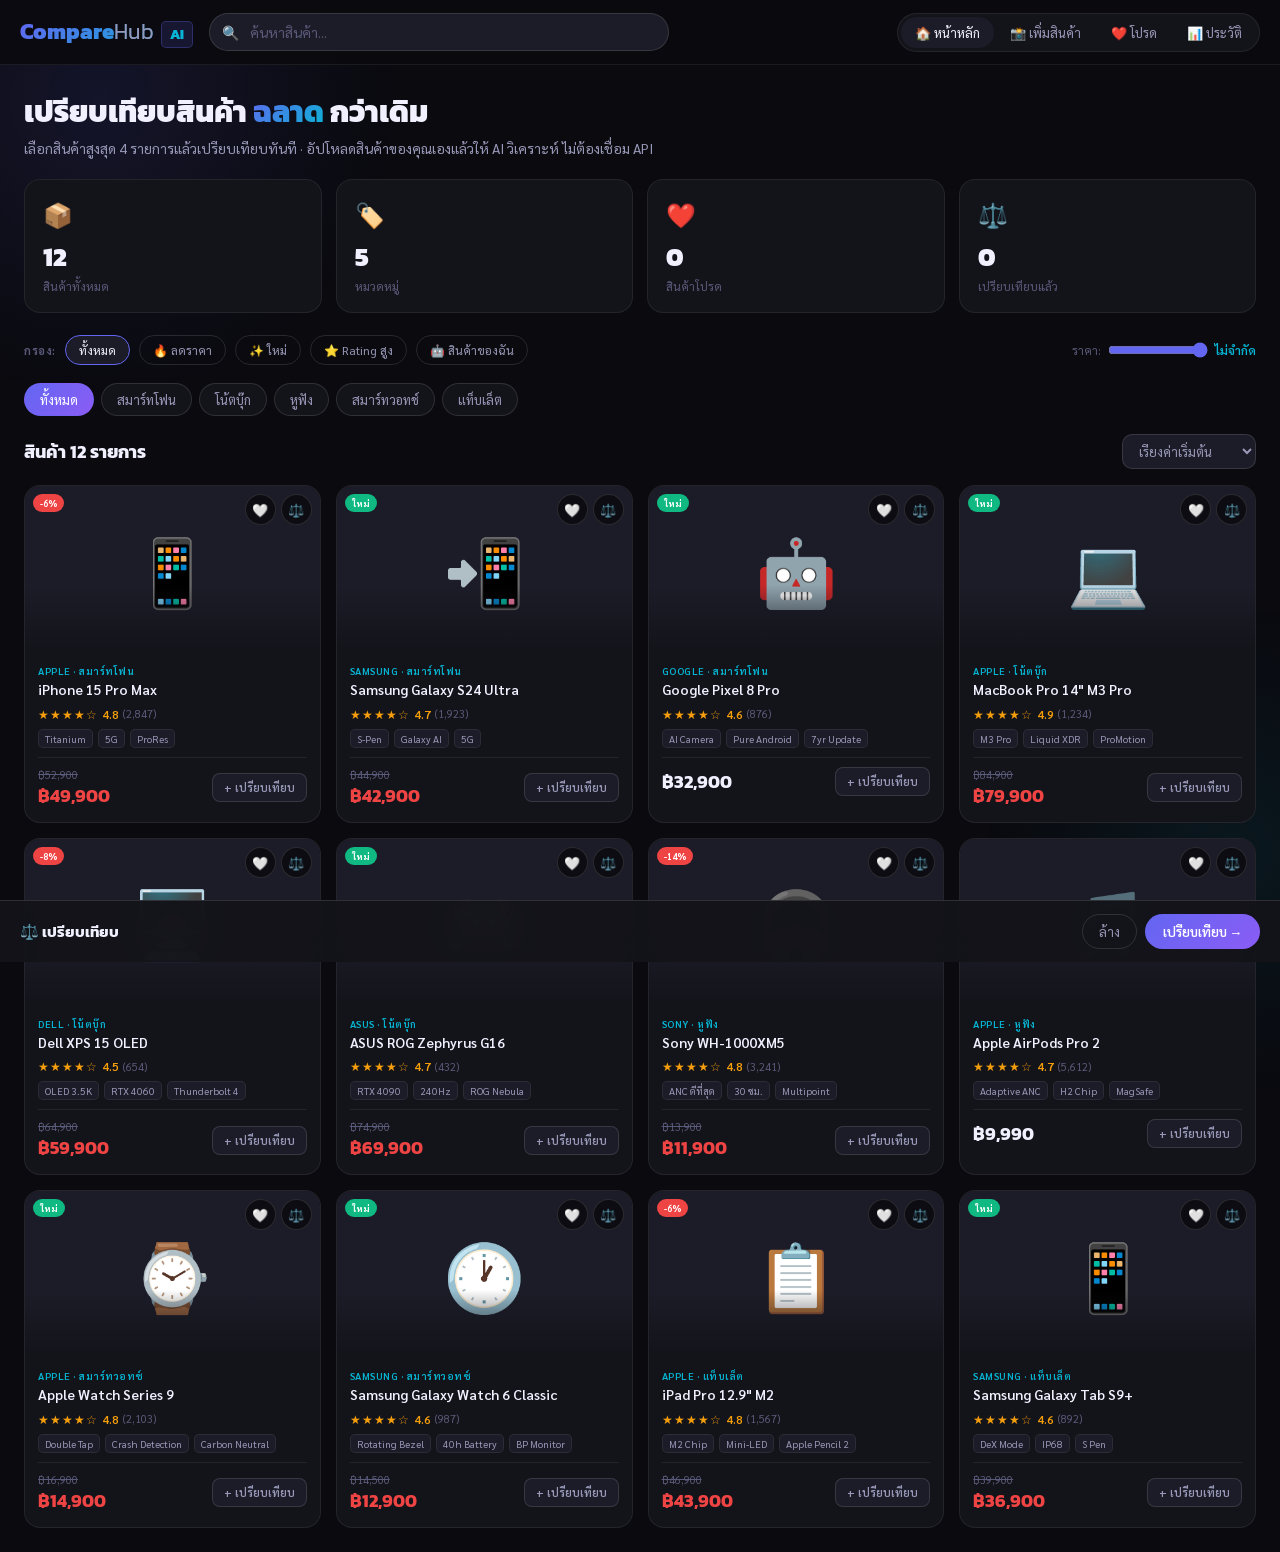
==== commit 74824a6a: "Add files via upload" ====
--- a/index.html
+++ b/index.html
@@ -10,7 +10,7 @@
 <body>
 <header>
   <div class="hi">
-    <div class="logo" onclick="go('home')">Compare<span>Hub</span> <span style="-webkit-text-fill-color:var(--ac3);font-size:14px;font-weight:700">AI</span></div>
+    <div class="logo" onclick="go('home')">Compare<span>Hub</span> <span class="ai-tag">AI</span></div>
     <div class="sw"><span class="si">🔍</span><input type="text" id="si" placeholder="ค้นหาสินค้า..." oninput="rP()"></div>
     <div class="ha">
       <div class="nt">
@@ -28,7 +28,10 @@
 
   <!-- HOME PAGE -->
   <div class="page active" id="page-home">
-    <div class="hero"><h1>เปรียบเทียบสินค้า <span>ฉลาด</span> กว่าเดิม</h1><p>เลือกสินค้าสูงสุด 4 รายการ แล้วเปรียบเทียบแบบละเอียดทันที · อัปโหลดสินค้าของคุณเองแล้วให้ AI วิเคราะห์</p></div>
+    <div class="hero">
+      <h1>เปรียบเทียบสินค้า <span>ฉลาด</span> กว่าเดิม</h1>
+      <p>เลือกสินค้าสูงสุด 4 รายการแล้วเปรียบเทียบทันที · อัปโหลดสินค้าของคุณเองแล้วให้ AI วิเคราะห์ ไม่ต้องเชื่อม API</p>
+    </div>
     <div class="sc">
       <div class="scd"><div class="sci">📦</div><div class="scv" id="sp">0</div><div class="scl">สินค้าทั้งหมด</div></div>
       <div class="scd"><div class="sci">🏷️</div><div class="scv" id="sc2">0</div><div class="scl">หมวดหมู่</div></div>
@@ -64,121 +67,133 @@
 
   <!-- UPLOAD PAGE -->
   <div class="page" id="page-upload">
-    <div class="up-hero">
-      <h1>📸 เพิ่มสินค้าของคุณ <span style="background:linear-gradient(135deg,var(--ac),var(--ac3));-webkit-background-clip:text;-webkit-text-fill-color:transparent">+ AI วิเคราะห์</span></h1>
-      <p style="color:var(--t2);font-size:14px">อัปโหลดรูปสินค้า แล้วให้ Claude AI วิเคราะห์สเปก คะแนน และคำแนะนำโดยอัตโนมัติ</p>
+    <div style="margin-bottom:22px">
+      <h1 style="font-family:'Kanit',sans-serif;font-size:26px;font-weight:800;margin-bottom:6px">
+        📸 เพิ่มสินค้าของคุณ <span style="background:linear-gradient(135deg,var(--ac),var(--ac3));-webkit-background-clip:text;-webkit-text-fill-color:transparent">+ AI วิเคราะห์</span>
+      </h1>
+      <p style="color:var(--t2);font-size:14px">วิเคราะห์ด้วย AI ในเครื่อง ไม่ต้องเชื่อม API ไม่ต้องมี Key ใดๆ</p>
+    </div>
+    <div class="local-ai-notice">
+      <span style="font-size:20px;flex-shrink:0">🧠</span>
+      <div><strong>Local AI Engine</strong> — ระบบวิเคราะห์ทำงานในเบราว์เซอร์ของคุณทั้งหมด วิเคราะห์จากรูป (สี พื้นผิว ความสว่าง) + ชื่อสินค้า + แบรนด์ + หมวดหมู่ + ราคา เพื่อสร้างสเปก คะแนน และคำอธิบายอัตโนมัติ ไม่มีข้อมูลออกไปนอกเครื่อง</div>
     </div>
     <div class="step-badges">
       <div class="step-badge"><span>1</span> อัปโหลดรูปสินค้า</div>
       <div class="step-badge"><span>2</span> กรอกข้อมูลพื้นฐาน</div>
       <div class="step-badge"><span>3</span> กด "วิเคราะห์ด้วย AI"</div>
-      <div class="step-badge"><span>4</span> ยืนยันและเพิ่มสินค้า</div>
-    </div>
-<div class="up-wrap">
-      <!-- LEFT: Image Upload -->
+      <div class="step-badge"><span>4</span> เพิ่มสินค้าในระบบ</div>
+    </div>
+
+    <div class="up-wrap">
+      <!-- LEFT -->
       <div class="up-left">
         <div class="up-title">🖼️ รูปสินค้า</div>
         <div id="dropZone" class="drop-zone" ondragover="onDrag(event,true)" ondragleave="onDrag(event,false)" ondrop="onDrop(event)">
           <input type="file" id="imgFile" accept="image/*" onchange="onFile(this)">
           <div class="drop-icon">📷</div>
           <div class="drop-text">คลิกหรือลากรูปมาวางที่นี่</div>
-          <div class="drop-sub">รองรับ JPG, PNG, WEBP · ขนาดสูงสุด 10MB</div>
+          <div class="drop-sub">JPG, PNG, WEBP · ขนาดสูงสุด 20MB</div>
         </div>
         <div id="imgPreviewWrap" style="display:none;margin-top:12px">
           <div class="img-preview">
             <img id="imgPreview" src="" alt="preview">
             <div class="img-remove" onclick="removeImg()">✕</div>
           </div>
-          <div style="margin-top:8px;font-size:11px;color:var(--gr)">✓ รูปพร้อมสำหรับวิเคราะห์</div>
-        </div>
-
-        <!-- Basic Info Form -->
+          <div class="img-hint">✓ AI จะวิเคราะห์สีและลักษณะของรูปด้วย</div>
+          <div id="swatchWrap" class="color-swatches" style="margin-top:8px"></div>
+        </div>
+        <canvas id="cvs" style="display:none"></canvas>
+
         <div style="margin-top:20px">
           <div class="up-title">📝 ข้อมูลพื้นฐาน</div>
           <div class="form-group">
             <label class="form-label">ชื่อสินค้า *</label>
-            <input class="form-input" id="fName" placeholder="เช่น iPhone 15, Nike Air Max...">
+            <input class="form-input" id="fName" placeholder="เช่น Nike Air Max 90, iPhone 15..." oninput="checkBtn()">
           </div>
           <div class="form-row">
             <div class="form-group" style="margin-bottom:0">
               <label class="form-label">แบรนด์</label>
-              <input class="form-input" id="fBrand" placeholder="Apple, Samsung...">
+              <input class="form-input" id="fBrand" placeholder="Nike, Apple, Samsung...">
             </div>
             <div class="form-group" style="margin-bottom:0">
               <label class="form-label">หมวดหมู่</label>
-              <input class="form-input" id="fCat" placeholder="สมาร์ทโฟน, รองเท้า...">
+              <input class="form-input" id="fCat" placeholder="รองเท้า, สมาร์ทโฟน...">
             </div>
           </div>
           <div style="margin-top:14px"></div>
           <div class="form-row">
             <div class="form-group" style="margin-bottom:0">
               <label class="form-label">ราคาขาย (฿) *</label>
-              <input class="form-input" id="fPrice" type="number" placeholder="0">
+              <input class="form-input" id="fPrice" type="number" placeholder="0" oninput="checkBtn()">
             </div>
             <div class="form-group" style="margin-bottom:0">
               <label class="form-label">ราคาเดิม (฿)</label>
-              <input class="form-input" id="fOPrice" type="number" placeholder="ไม่มีส่วนลด">
-            </div>
-          </div>
-        </div>
-      </div>
-
-      <!-- RIGHT: AI Analysis -->
+              <input class="form-input" id="fOPrice" type="number" placeholder="ถ้าไม่มีส่วนลดเว้นว่าง">
+            </div>
+          </div>
+        </div>
+      </div>
+
+      <!-- RIGHT: AI Result -->
       <div class="up-right">
-        <div class="up-title">🤖 AI วิเคราะห์</div>
-
-        <button class="ai-btn" id="aiBtn" onclick="analyzeAI()" disabled>
-          <span id="aiBtnIcon">✨</span> วิเคราะห์ด้วย Claude AI
+        <div class="up-title">🤖 ผลการวิเคราะห์</div>
+        <div class="ai-badge">🧠 Local AI Engine · ไม่ต้องเชื่อม API</div>
+
+        <button class="ai-btn" id="aiBtn" onclick="analyzeLocal()" disabled>
+          ✨ วิเคราะห์ด้วย AI
         </button>
 
-        <!-- AI Result -->
+        <!-- Processing -->
+        <div class="ai-processing" id="aiProc">
+          <div style="font-size:32px;margin-bottom:8px">🔬</div>
+          <div class="ai-step-text ai-step-dots" id="aiStepTxt">กำลังวิเคราะห์รูปภาพ</div>
+          <div class="ai-processing-bar"><div class="ai-processing-fill" id="aiBar"></div></div>
+          <div style="font-size:11px;color:var(--t3);margin-top:4px">ทำงานในเบราว์เซอร์ ข้อมูลไม่ออกนอกเครื่อง</div>
+        </div>
+
+        <!-- Result -->
         <div class="ai-result" id="aiResult">
-          <div class="ai-result-title">✨ ผลการวิเคราะห์จาก Claude AI</div>
-
-          <div style="margin-bottom:12px">
-            <div style="font-size:11px;color:var(--t3);margin-bottom:6px;font-weight:700;text-transform:uppercase;letter-spacing:.5px">📝 คำอธิบาย</div>
-            <div id="aiDesc" style="font-size:13px;color:var(--t2);line-height:1.7"></div>
-          </div>
-
-          <div style="margin-bottom:12px">
-            <div style="font-size:11px;color:var(--t3);margin-bottom:6px;font-weight:700;text-transform:uppercase;letter-spacing:.5px">🏷️ Tags</div>
+          <div class="ai-result-title">✨ ผลการวิเคราะห์</div>
+
+          <div style="margin-bottom:14px">
+            <div class="form-label" style="margin-bottom:6px">📝 คำอธิบายสินค้า</div>
+            <div id="aiDesc" style="font-size:13px;color:var(--t2);line-height:1.75;background:var(--s);border-radius:8px;padding:10px"></div>
+          </div>
+
+          <div style="margin-bottom:14px">
+            <div class="form-label" style="margin-bottom:6px">🏷️ Tags</div>
             <div id="aiTags"></div>
           </div>
 
-          <div style="margin-bottom:12px">
-            <div style="font-size:11px;color:var(--t3);margin-bottom:8px;font-weight:700;text-transform:uppercase;letter-spacing:.5px">📊 คะแนนด้านต่างๆ</div>
+          <div style="margin-bottom:14px">
+            <div class="form-label" style="margin-bottom:8px">📊 คะแนนด้านต่างๆ</div>
             <div id="aiScores"></div>
           </div>
 
-          <div>
-            <div style="font-size:11px;color:var(--t3);margin-bottom:8px;font-weight:700;text-transform:uppercase;letter-spacing:.5px">⚙️ สเปก</div>
+          <div style="margin-bottom:4px">
+            <div class="form-label" style="margin-bottom:8px">⚙️ สเปคโดยประมาณ</div>
             <div id="aiSpecs" style="background:var(--s);border-radius:8px;padding:10px"></div>
           </div>
+
+          <div id="imgColorSection" style="display:none;margin-top:12px">
+            <div class="form-label" style="margin-bottom:6px">🎨 โทนสีจากรูป</div>
+            <div id="aiColors" class="color-swatches"></div>
+          </div>
         </div>
 
         <button class="add-btn" id="addBtn" onclick="addProduct()">✅ เพิ่มสินค้าในระบบ</button>
-
-        <!-- Tip Box -->
-        <div id="tipBox" style="background:var(--s2);border:1px solid var(--bd);border-radius:var(--rs);padding:14px;font-size:12px;color:var(--t3);line-height:1.8">
-          <div style="font-weight:700;color:var(--t2);margin-bottom:6px">💡 วิธีใช้งาน</div>
-          1. อัปโหลดรูปสินค้า (ไม่บังคับ แต่ช่วยให้ AI วิเคราะห์ได้แม่นขึ้น)<br>
-          2. กรอกชื่อสินค้า แบรนด์ หมวดหมู่ และราคา<br>
-          3. กด <strong style="color:var(--ac3)">วิเคราะห์ด้วย Claude AI</strong><br>
-          4. ตรวจสอบผลแล้วกด <strong style="color:var(--gr)">เพิ่มสินค้าในระบบ</strong><br><br>
-          
-        </div>
-      </div>
-    </div>
-  </div>
-
-  <!-- WISHLIST PAGE -->
+      </div>
+    </div>
+  </div>
+
+  <!-- WISHLIST -->
   <div class="page" id="page-wishlist">
     <div style="font-family:'Kanit',sans-serif;font-size:24px;font-weight:800;margin-bottom:18px">❤️ สินค้าโปรดของฉัน</div>
     <div class="pg" id="wg"></div>
     <div id="we" class="es" style="display:none"><div class="ei">💔</div><div class="et">ยังไม่มีสินค้าโปรด</div><p>กดไอคอน ❤️ บนการ์ดสินค้าเพื่อเพิ่ม</p></div>
   </div>
 
-  <!-- HISTORY PAGE -->
+  <!-- HISTORY -->
   <div class="page" id="page-history">
     <div style="font-family:'Kanit',sans-serif;font-size:24px;font-weight:800;margin-bottom:18px">📊 ประวัติการเปรียบเทียบ</div>
     <div id="hl"></div>
@@ -198,9 +213,8 @@
   </div>
 </div>
 
-<!-- Compare Modal -->
+<!-- Modals -->
 <div class="mo" id="cmo"><div class="md"><div class="mh"><div class="mt">⚖️ ตารางเปรียบเทียบสินค้า</div><div class="mc" onclick="cCM()">✕</div></div><div class="ctw" id="ctw"></div></div></div>
-<!-- Detail Modal -->
 <div class="mo" id="dmo"><div class="dmd"><div class="mh"><div class="mt" id="dt">รายละเอียด</div><div class="mc" onclick="cDM()">✕</div></div><div class="db" id="db"></div></div></div>
 <script src="script.js"></script>
 </body>
--- a/styles.css
+++ b/styles.css
@@ -7,6 +7,7 @@
 .hi{max-width:1400px;margin:0 auto;display:flex;align-items:center;gap:14px;height:64px}
 .logo{font-family:'Kanit',sans-serif;font-size:22px;font-weight:800;background:linear-gradient(135deg,var(--ac),var(--ac3));-webkit-background-clip:text;-webkit-text-fill-color:transparent;cursor:pointer;white-space:nowrap}
 .logo span{-webkit-text-fill-color:var(--t2);font-weight:300}
+.logo .ai-tag{-webkit-text-fill-color:var(--ac3);font-size:14px;font-weight:700}
 .sw{flex:1;position:relative;max-width:460px}
 .sw input{width:100%;background:var(--s2);border:1px solid var(--bd2);border-radius:50px;padding:9px 16px 9px 40px;color:var(--t);font-family:'Sarabun',sans-serif;font-size:14px;outline:none;transition:all .2s}
 .sw input:focus{border-color:var(--ac);box-shadow:0 0 0 3px rgba(99,102,241,.15)}
@@ -21,7 +22,6 @@
 .bn{background:var(--ac);color:#fff;border-radius:50%;width:20px;height:20px;display:flex;align-items:center;justify-content:center;font-size:11px;font-weight:700}
 .bp{background:linear-gradient(135deg,var(--ac),var(--ac2));color:#fff;border:none;border-radius:50px;padding:9px 18px;font-size:13px;font-weight:600;font-family:'Sarabun',sans-serif;cursor:pointer;transition:all .2s;white-space:nowrap}
 .bp:hover{transform:translateY(-1px);box-shadow:0 8px 25px rgba(99,102,241,.4)}
-.bp:disabled{opacity:.5;cursor:not-allowed;transform:none;box-shadow:none}
 .bo{border:1px solid var(--bd2);background:transparent;color:var(--t2);border-radius:50px;padding:8px 16px;font-family:'Sarabun',sans-serif;font-size:13px;cursor:pointer;transition:all .2s}
 .bo:hover{border-color:var(--re);color:var(--re)}
 .main{max-width:1400px;margin:0 auto;padding:24px;position:relative;z-index:1}
@@ -51,16 +51,17 @@
 .pc:hover{transform:translateY(-4px);border-color:var(--bd2);box-shadow:0 18px 45px rgba(0,0,0,.4)}
 .pc.inc{border-color:var(--ac);box-shadow:0 0 0 1px var(--ac),0 0 28px rgba(99,102,241,.15)}
 .ci{height:165px;display:flex;align-items:center;justify-content:center;font-size:66px;background:var(--s2);position:relative;overflow:hidden}
-.ci img{width:100%;height:100%;object-fit:cover;position:relative;z-index:1}
-.ci::after{content:'';position:absolute;inset:0;background:linear-gradient(to bottom,transparent 60%,var(--s) 100%)}
-.cbs{position:absolute;top:8px;right:8px;display:flex;gap:5px;z-index:2}
+.ci img{width:100%;height:100%;object-fit:cover;position:absolute;inset:0}
+.ci::after{content:'';position:absolute;inset:0;background:linear-gradient(to bottom,transparent 60%,var(--s) 100%);z-index:1}
+.ci .emoji-ico{position:relative;z-index:1}
+.cbs{position:absolute;top:8px;right:8px;display:flex;gap:5px;z-index:3}
 .cbt{width:31px;height:31px;background:rgba(10,10,15,.85);border:1px solid var(--bd2);border-radius:50%;display:flex;align-items:center;justify-content:center;cursor:pointer;transition:all .2s;font-size:13px}
 .cbt:hover{transform:scale(1.1)}
 .cbt.lk{background:rgba(239,68,68,.2);border-color:var(--re)}
 .cbt.co{background:rgba(99,102,241,.2);border-color:var(--ac)}
-.bn2{position:absolute;top:8px;left:8px;z-index:2;background:var(--gr);color:#fff;font-size:9px;font-weight:700;padding:3px 7px;border-radius:50px}
-.bs{position:absolute;top:8px;left:8px;z-index:2;background:var(--re);color:#fff;font-size:9px;font-weight:700;padding:3px 7px;border-radius:50px}
-.bai{position:absolute;top:8px;left:8px;z-index:2;background:linear-gradient(135deg,var(--ac),var(--ac3));color:#fff;font-size:9px;font-weight:700;padding:3px 7px;border-radius:50px}
+.bn2{position:absolute;top:8px;left:8px;z-index:3;background:var(--gr);color:#fff;font-size:9px;font-weight:700;padding:3px 7px;border-radius:50px}
+.bs{position:absolute;top:8px;left:8px;z-index:3;background:var(--re);color:#fff;font-size:9px;font-weight:700;padding:3px 7px;border-radius:50px}
+.bai{position:absolute;top:8px;left:8px;z-index:3;background:linear-gradient(135deg,var(--ac),var(--ac3));color:#fff;font-size:9px;font-weight:700;padding:3px 7px;border-radius:50px}
 .cb2{padding:13px}
 .cbr{font-size:10px;color:var(--ac3);font-weight:600;letter-spacing:.5px;text-transform:uppercase;margin-bottom:3px}
 .cbn{font-size:14px;font-weight:600;margin-bottom:6px;line-height:1.4}
@@ -135,62 +136,61 @@
 ::-webkit-scrollbar-track{background:var(--s)}
 ::-webkit-scrollbar-thumb{background:var(--s3);border-radius:99px}
 
-/* ===== UPLOAD PAGE STYLES ===== */
+/* ===== UPLOAD PAGE ===== */
 .up-wrap{display:grid;grid-template-columns:1fr 1fr;gap:24px;align-items:start}
 .up-left,.up-right{background:var(--s);border:1px solid var(--bd);border-radius:var(--r);padding:22px}
 .up-title{font-family:'Kanit',sans-serif;font-size:16px;font-weight:700;margin-bottom:16px;display:flex;align-items:center;gap:8px}
-.drop-zone{border:2px dashed var(--bd2);border-radius:var(--r);padding:40px 20px;text-align:center;cursor:pointer;transition:all .3s;position:relative;background:var(--s2)}
+.drop-zone{border:2px dashed var(--bd2);border-radius:var(--r);padding:36px 20px;text-align:center;cursor:pointer;transition:all .3s;position:relative;background:var(--s2)}
 .drop-zone:hover,.drop-zone.drag{border-color:var(--ac);background:rgba(99,102,241,.05)}
 .drop-zone input[type=file]{position:absolute;inset:0;opacity:0;cursor:pointer;width:100%;height:100%}
-.drop-icon{font-size:44px;margin-bottom:10px}
+.drop-icon{font-size:42px;margin-bottom:10px}
 .drop-text{font-size:14px;color:var(--t2);margin-bottom:4px}
 .drop-sub{font-size:11px;color:var(--t3)}
 .img-preview{position:relative;border-radius:var(--r);overflow:hidden;aspect-ratio:4/3;background:var(--s2)}
 .img-preview img{width:100%;height:100%;object-fit:cover}
 .img-remove{position:absolute;top:8px;right:8px;background:rgba(0,0,0,.7);border:1px solid var(--bd2);border-radius:50%;width:28px;height:28px;display:flex;align-items:center;justify-content:center;cursor:pointer;font-size:12px;color:#fff;transition:all .2s}
 .img-remove:hover{background:var(--re)}
+.img-hint{margin-top:8px;font-size:11px;color:var(--gr);display:flex;align-items:center;gap:4px}
 .form-row{display:grid;grid-template-columns:1fr 1fr;gap:12px;margin-bottom:14px}
 .form-group{margin-bottom:14px}
 .form-label{font-size:11px;color:var(--t3);font-weight:700;text-transform:uppercase;letter-spacing:.5px;margin-bottom:6px;display:block}
 .form-input{width:100%;background:var(--s2);border:1px solid var(--bd2);border-radius:var(--rs);padding:10px 13px;color:var(--t);font-family:'Sarabun',sans-serif;font-size:14px;outline:none;transition:all .2s}
 .form-input:focus{border-color:var(--ac);box-shadow:0 0 0 3px rgba(99,102,241,.12)}
-.form-select{width:100%;background:var(--s2);border:1px solid var(--bd2);border-radius:var(--rs);padding:10px 13px;color:var(--t);font-family:'Sarabun',sans-serif;font-size:14px;outline:none;cursor:pointer}
-.ai-btn{width:100%;background:linear-gradient(135deg,#6366f1,#06b6d4);color:#fff;border:none;border-radius:var(--rs);padding:13px;font-size:14px;font-weight:700;font-family:'Sarabun',sans-serif;cursor:pointer;transition:all .3s;display:flex;align-items:center;justify-content:center;gap:8px;margin-bottom:12px}
+.ai-btn{width:100%;background:linear-gradient(135deg,#6366f1,#06b6d4);color:#fff;border:none;border-radius:var(--rs);padding:14px;font-size:15px;font-weight:700;font-family:'Sarabun',sans-serif;cursor:pointer;transition:all .3s;display:flex;align-items:center;justify-content:center;gap:8px;margin-bottom:12px;letter-spacing:.3px}
 .ai-btn:hover{transform:translateY(-2px);box-shadow:0 10px 30px rgba(99,102,241,.4)}
-.ai-btn:disabled{opacity:.5;cursor:not-allowed;transform:none;box-shadow:none}
-.ai-btn .spin{animation:spin .8s linear infinite;display:inline-block}
-@keyframes spin{from{transform:rotate(0deg)}to{transform:rotate(360deg)}}
+.ai-btn:disabled{opacity:.4;cursor:not-allowed;transform:none;box-shadow:none}
+
+/* AI processing animation */
+.ai-processing{display:none;text-align:center;padding:28px 0}
+.ai-processing.show{display:block}
+.ai-processing-bar{height:4px;background:var(--s3);border-radius:99px;overflow:hidden;margin:14px 0}
+.ai-processing-fill{height:100%;background:linear-gradient(90deg,var(--ac),var(--ac3),var(--ac));background-size:200% 100%;border-radius:99px;animation:barSlide 1.5s linear infinite}
+@keyframes barSlide{0%{background-position:200% 0}100%{background-position:-200% 0}}
+.ai-step-text{font-size:13px;color:var(--ac3);font-weight:600}
+.ai-step-dots::after{content:'';animation:dots 1.2s steps(4,end) infinite}
+@keyframes dots{0%{content:''}25%{content:'.'}50%{content:'..'}75%{content:'...'}100%{content:''}}
+
 .ai-result{background:var(--s2);border:1px solid var(--bd2);border-radius:var(--rs);padding:16px;margin-bottom:14px;display:none}
-.ai-result.show{display:block}
-.ai-result-title{font-size:11px;color:var(--ac3);font-weight:700;text-transform:uppercase;letter-spacing:.5px;margin-bottom:10px;display:flex;align-items:center;gap:6px}
+.ai-result.show{display:block;animation:mIn .4s ease}
+.ai-result-title{font-size:11px;color:var(--ac3);font-weight:700;text-transform:uppercase;letter-spacing:.5px;margin-bottom:12px;display:flex;align-items:center;gap:6px}
 .ai-tag{display:inline-block;background:rgba(99,102,241,.15);border:1px solid rgba(99,102,241,.3);color:var(--ac);border-radius:5px;padding:2px 8px;font-size:11px;margin:2px}
-.score-row{display:flex;align-items:center;gap:8px;margin-bottom:6px}
-.score-label{font-size:12px;color:var(--t2);width:100px;flex-shrink:0}
-.score-bar-wrap{flex:1;height:5px;background:var(--s3);border-radius:99px;overflow:hidden}
-.score-bar-fill{height:100%;border-radius:99px;background:linear-gradient(90deg,var(--ac),var(--ac3));transition:width .6s ease}
-.score-val{font-size:11px;color:var(--t2);width:40px;text-align:right}
+.score-row{display:flex;align-items:center;gap:8px;margin-bottom:7px}
+.score-label{font-size:12px;color:var(--t2);width:110px;flex-shrink:0}
+.score-bar-wrap{flex:1;height:6px;background:var(--s3);border-radius:99px;overflow:hidden}
+.score-bar-fill{height:100%;border-radius:99px;background:linear-gradient(90deg,var(--ac),var(--ac3));transition:width .8s cubic-bezier(.16,1,.3,1)}
+.score-val{font-size:11px;color:var(--t2);width:45px;text-align:right;font-weight:600}
 .add-btn{width:100%;background:linear-gradient(135deg,var(--gr),#059669);color:#fff;border:none;border-radius:var(--rs);padding:13px;font-size:14px;font-weight:700;font-family:'Sarabun',sans-serif;cursor:pointer;transition:all .3s;display:none}
-.add-btn.show{display:block}
+.add-btn.show{display:block;animation:mIn .3s ease}
 .add-btn:hover{transform:translateY(-2px);box-shadow:0 10px 30px rgba(16,185,129,.4)}
-
-
-
-
-
-
-
-
-.section-divider{display:flex;align-items:center;gap:10px;margin:16px 0}
-.section-divider::before,.section-divider::after{content:'';flex:1;height:1px;background:var(--bd)}
-.section-divider span{font-size:11px;color:var(--t3);white-space:nowrap}
-.up-hero{margin-bottom:24px}
-.up-hero h1{font-family:'Kanit',sans-serif;font-size:26px;font-weight:800;margin-bottom:6px}
-.up-hero p{color:var(--t2);font-size:14px}
-.step-badges{display:flex;gap:10px;flex-wrap:wrap;margin-bottom:24px}
+.ai-badge{display:inline-flex;align-items:center;gap:5px;background:linear-gradient(135deg,rgba(99,102,241,.15),rgba(6,182,212,.15));border:1px solid rgba(99,102,241,.25);border-radius:50px;padding:4px 12px;font-size:11px;color:var(--ac3);font-weight:600;margin-bottom:16px}
+.color-swatches{display:flex;gap:6px;margin-top:8px;flex-wrap:wrap}
+.swatch{width:22px;height:22px;border-radius:50%;border:2px solid rgba(255,255,255,.15)}
+.step-badges{display:flex;gap:10px;flex-wrap:wrap;margin-bottom:22px}
 .step-badge{display:flex;align-items:center;gap:6px;background:var(--s);border:1px solid var(--bd);border-radius:50px;padding:6px 12px;font-size:12px;color:var(--t2)}
 .step-badge span{background:var(--ac);color:#fff;border-radius:50%;width:18px;height:18px;display:flex;align-items:center;justify-content:center;font-size:10px;font-weight:700;flex-shrink:0}
-.my-products-header{display:flex;align-items:center;justify-content:space-between;margin-bottom:16px}
 .user-badge{background:linear-gradient(135deg,var(--ac),var(--ac3));color:#fff;font-size:9px;font-weight:700;padding:2px 7px;border-radius:50px;margin-left:6px}
+.local-ai-notice{background:linear-gradient(135deg,rgba(99,102,241,.08),rgba(6,182,212,.08));border:1px solid rgba(99,102,241,.2);border-radius:var(--rs);padding:12px 16px;margin-bottom:18px;display:flex;align-items:flex-start;gap:10px;font-size:12px;color:var(--t2);line-height:1.6}
+.local-ai-notice strong{color:var(--ac3)}
 
 @media(max-width:900px){.up-wrap{grid-template-columns:1fr}}
 @media(max-width:760px){.sc{grid-template-columns:repeat(2,1fr)}.db{grid-template-columns:1fr}.hero h1{font-size:22px}.form-row{grid-template-columns:1fr}}
